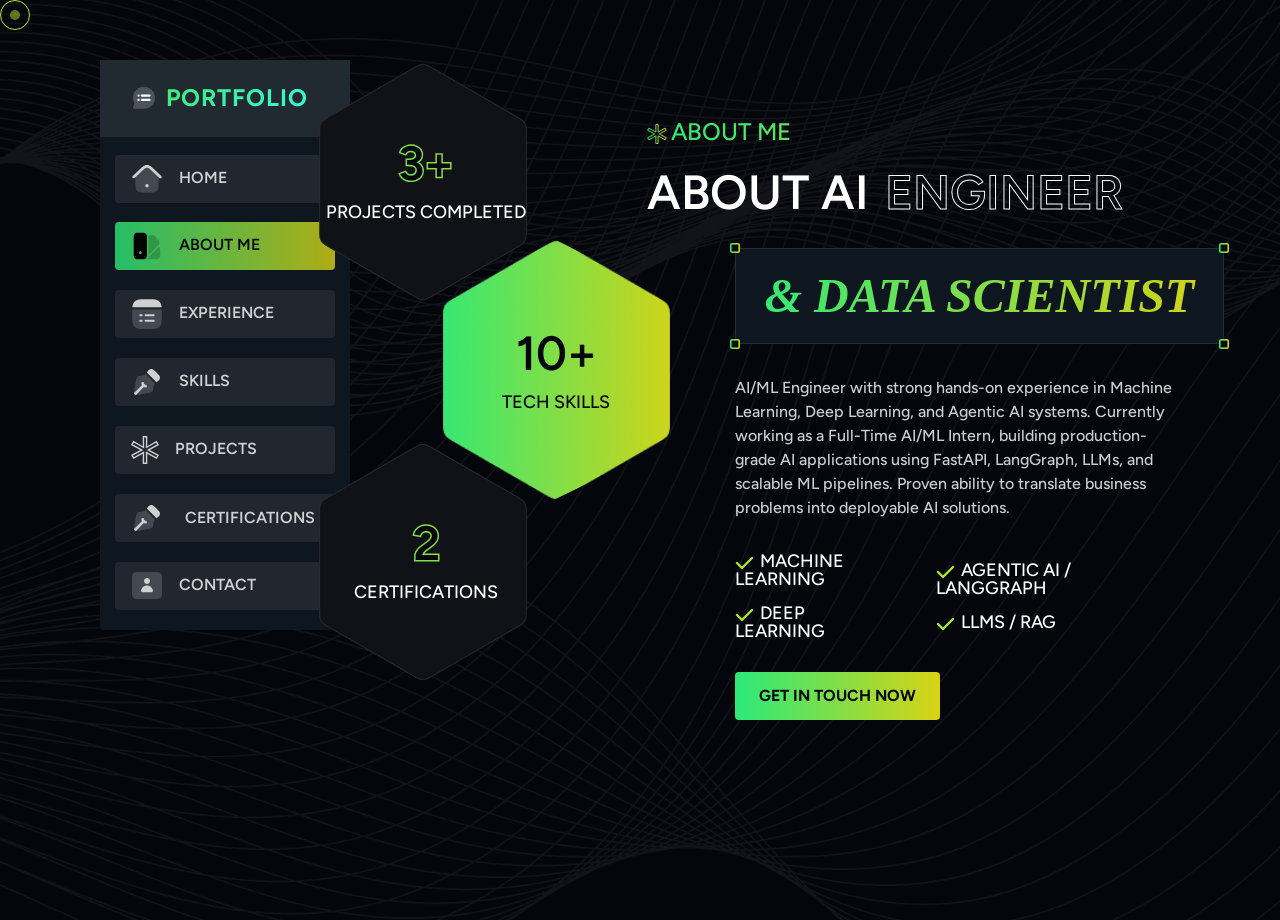
==== about.html @ dd45af9c "Initial commit of AI/ML Portfolio" ====
<!DOCTYPE html>
<html lang="en">

<head>
  <meta charset="UTF-8">
  <meta name="viewport" content="width=device-width, initial-scale=1.0">
  <title>Karan Jadhav - AI Engineer & Data Scientist Portfolio</title>

  <!--=====FAB ICON=======-->
  <link rel="shortcut icon" href="assets\img\logo\logo1.jpeg" type="image/x-icon">

  <!--===== CSS LINK =======-->
  <link rel="stylesheet" href="assets/css/plugins/bootstrap.min.css">
  <link rel="stylesheet" href="assets/css/plugins/aos.css">
  <link rel="stylesheet" href="assets/css/plugins/fontawesome.css">
  <link rel="stylesheet" href="assets/css/plugins/magnific-popup.css">
  <link rel="stylesheet" href="assets/css/plugins/mobile.css">
  <link rel="stylesheet" href="assets/css/plugins/owlcarousel.min.css">
  <link rel="stylesheet" href="assets/css/plugins/sidebar.css">
  <link rel="stylesheet" href="assets/css/plugins/slick-slider.css">
  <link rel="stylesheet" href="assets/css/plugins/nice-select.css">
  <link rel="stylesheet" href="assets/css/main.css">

  <!-- Custom animated gradient styles -->
  <link rel="stylesheet" href="style.css">

  <!--=====  JS SCRIPT LINK =======-->
  <script src="assets/js/plugins/jquery-3-6-0.min.js"></script>
  <script src="assets/js/plugins/waypoints.js"></script>
</head>

<body class="homepage1-body">
  <!--===== PRELOADER STARTS =======-->
  <div class="overlay flex cac vac preloader-parent">
    <div>
      <div class="loader preloader flex vac">
        <svg width="200" height="200">
          <circle class="background" cx="90" cy="90" r="80" transform="rotate(-90, 100, 90)" />
          <circle class="outer" cx="90" cy="90" r="80" transform="rotate(-90, 100, 90)" />
        </svg>
        <span class="circle-background">
        </span>
        <span class="logo animated keyframe5 fade-in">
          <img src="assets\img\logo\logo1.jpeg" alt="">
        </span>
      </div>
    </div>
  </div>
  <!--===== PRELOADER ENDS =======-->

  <!--===== PROGRESS STARTS=======-->
  <div class="paginacontainer">
    <div class="progress-wrap">
      <svg class="progress-circle svg-content" width="100%" height="100%" viewBox="-1 -1 102 102">
        <path d="M50,1 a49,49 0 0,1 0,98 a49,49 0 0,1 0,-98" />
      </svg>
    </div>
  </div>
  <!--===== PROGRESS ENDS=======-->

  <div class="cursor"></div>
  <!--===== MOBILE HEADER STARTS =======-->
  <div class="mobile-header mobile-haeder1 d-block d-lg-none">
    <div class="container-fluid">
      <div class="col-12">
        <div class="mobile-header-elements">
          <div class="mobile-logo">
            <a href="home.html"><img src="assets/img/logo/logo2.png" alt=""></a>
          </div>
          <div class="mobile-nav-icon dots-menu">
            <i class="fa-solid fa-bars"></i>
          </div>
        </div>
      </div>
    </div>
  </div>

  <div class="mobile-sidebar mobile-sidebar1">
    <div class="logosicon-area">
      <div class="logos">
        <img src="assets/img/logo/logo2.png" alt="">
      </div>
      <div class="menu-close">
        <i class="fa-solid fa-xmark"></i>
      </div>
    </div>
    <div class="mobile-nav mobile-nav1">
      <ul class="mobile-nav-list nav-list1">
        <li><a href="home.html">Home</a></li>
        <li><a href="about.html">About</a></li>
        <li><a href="experience.html">Experience</a></li>
        <li><a href="skills.html">Skills</a></li>
        <li><a href="projects.html">Portfolio</a></li>
        <li><a href="certification.html">Certification</a></li>
        <li><a href="contact.html">Contact</a></li>

      </ul>
      <div class="allmobilesection">
        <div class="btn-area">
          <a href="home.html" class="download-btn">Get Started</a>
        </div>
        <div class="single-footer">
          <h3>Contact Info</h3>
          <div class="footer4-contact-info">
            <div class="contact-info-single">
              <div class="contact-info-icon">
                <i class="fa-solid fa-phone-volume"></i>
              </div>
              <div class="contact-info-text">
                <a href="tel:+918262973414">+91 8262973414</a>
              </div>
            </div>
            <div class="contact-info-single">
              <div class="contact-info-icon">
                <i class="fa-solid fa-envelope"></i>
              </div>
              <div class="contact-info-text">
                <a href="mailto:karanjadhav1771@gmail.com">karanjadhav1771@gmail.com</a>
              </div>
            </div>
            <div class="space20"></div>
            <div class="single-footer">
              <h3>Our Location</h3>
              <div class="contact-info-single">
                <div class="contact-info-icon">
                  <i class="fa-solid fa-location-dot"></i>
                </div>
                <div class="contact-info-text">
                  <a href="#">Aurangabad, Maharashtra,<br> India</a>
                </div>
              </div>
            </div>
            <div class="space20"></div>
            <div class="single-footer">
              <h3>Social Links</h3>
              <div class="social-links-mobile-menu">
                <ul>
                  <li><a href="https://www.linkedin.com/in/karan-jadhav-251a49325" target="_blank" rel="noopener"><i
                        class="fa-brands fa-linkedin-in"></i></a></li>
                  <li><a href="https://github.com/Karan-Jadhav-11" target="_blank" rel="noopener"><i
                        class="fa-brands fa-github"></i></a></li>
                  <li><a href="mailto:karanjadhav1771@gmail.com"><i class="fa-solid fa-envelope"></i></a></li>
                  <li><a href="tel:+918262973414"><i class="fa-solid fa-phone"></i></a></li>
                </ul>
              </div>
            </div>
          </div>
        </div>
      </div>
    </div>
  </div>
  <!--===== MOBILE HEADER STARTS =======-->

  <!--===== HEADER STARTS =======-->
  <div class="header-section-area"
    style="background-image: url(assets/img/bg/pagebg1.png); background-position: center; background-size: cover; background-repeat: no-repeat; background-attachment: fixed;">
    <div class="container">
      <div class="row">
        <div class="col-lg-2">
          <div class="sidebar-main">
            <div class="sidebar-area" style="padding: 0 15px;">
              <div class="logo">
                <a href="#" style="text-decoration: none; display: flex; align-items: center; gap: 10px;">
                  <img src="assets/img/icons/portfolio.svg" alt="" style="width: 24px; height: 24px;">
                  <h2
                    style="font-weight: 700; font-size: 24px; margin: 0; letter-spacing: 1px; background: linear-gradient(135deg, #43e97b 0%, #38f9d7 100%); -webkit-background-clip: text; background-clip: text; -webkit-text-fill-color: transparent;">
                    PORTFOLIO</h2>
                </a>
              </div>
              <div id="list-example" class="list-group" style="margin-top: 95px;">
                <a class="list-group-item list-group-item-action" href="home.html" data-aos="fade-up"
                  data-aos-duration="700">
                  <img src="assets/img/icons/home.svg" alt="">
                  Home
                </a>
                <a class="list-group-item list-group-item-action active" href="about.html" data-aos="fade-up"
                  data-aos-duration="800">
                  <img src="assets/img/icons/about.svg" alt="">
                  About ME
                </a>
                <a class="list-group-item list-group-item-action" href="experience.html" data-aos="fade-up"
                  data-aos-duration="900">
                  <img src="assets/img/icons/service.svg" alt="">
                  Experience
                </a>
                <a class="list-group-item list-group-item-action" href="skills.html" data-aos="fade-up"
                  data-aos-duration="1000">
                  <img src="assets/img/icons/skills.svg" alt="">
                  Skills
                </a>
                <a class="list-group-item list-group-item-action" href="projects.html" data-aos="fade-up"
                  data-aos-duration="1100">
                  <img src="assets/img/icons/star.svg" alt="" style="width: 28px; height: 32px;">
                  Projects
                </a>
                <a class="list-group-item list-group-item-action" href="certification.html" data-aos="fade-up"
                  data-aos-duration="1150" style="display: flex; align-items: center; gap: 10px; white-space: nowrap;">
                  <img src="assets/img/icons/skills.svg" alt="">
                  Certifications
                </a>
                <a class="list-group-item list-group-item-action" href="contact.html" data-aos="fade-up"
                  data-aos-duration="1200" style="margin-bottom: 20px;">
                  <img src="assets/img/icons/contact.svg" alt="">
                  Contact
                </a>
              </div>
            </div>
          </div>
        </div>
        <div class="col-lg-10">
          <div class="all-section-area">
            <div class="container">
              <div class="row">
                <div class="col-lg-12">
                  <div data-bs-spy="scroll" data-bs-target="#list-example" data-bs-smooth-scroll="true"
                    class="scrollspy-example" tabindex="0">
                    <div id="about">
                      <div class="about-section-area">
                        <div class="container">
                          <div class="row">
                            <div class="col-lg-8 d-block d-md-none">
                              <div class="about-textarea">
                                <div class="pbmit-heading-subheading">
                                  <h4 data-aos="fade-up" data-aos-duration="700"> <img src="assets/img/icons/star.svg"
                                      alt="">About Me</h4>
                                  <h2 class="text-anime-style-3">about AI <span class="designer">Engineer</span>
                                  </h2>
                                  <span class="marketer">& Data Scientist
                                    <img src="assets/img/elements/elements1.png" alt="" class="elements1"
                                      data-aos="fade-left" data-aos-duration="800">
                                    <img src="assets/img/elements/elements1.png" alt="" class="elements2"
                                      data-aos="fade-right" data-aos-duration="1000">
                                    <img src="assets/img/elements/elements1.png" alt="" class="elements3"
                                      data-aos="fade-left" data-aos-duration="1100">
                                    <img src="assets/img/elements/elements1.png" alt="" class="elements4"
                                      data-aos="fade-right" data-aos-duration="1200">
                                  </span>
                                </div>
                                <div class="pera-content">
                                  <p data-aos="fade-up" data-aos-duration="800">As an AI Engineer and Data Scientist, I
                                    specialize in developing and deploying cutting-edge machine learning models. My
                                    expertise spans deep learning, natural language processing, and generative AI,
                                    transforming complex data into actionable insights and innovative solutions.</p>
                                  <div class="list-area">
                                    <ul data-aos="fade-up" data-aos-duration="900">
                                      <li><img src="assets/img/icons/check.svg" alt="">Machine Learning</li>
                                      <li><img src="assets/img/icons/check.svg" alt="">Deep Learning</li>
                                    </ul>
                                    <ul data-aos="fade-up" data-aos-duration="1000">
                                      <li><img src="assets/img/icons/check.svg" alt="">Natural Language Processing</li>
                                      <li><img src="assets/img/icons/check.svg" alt="">Generative AI</li>
                                    </ul>
                                  </div>
                                  <div class="btn-area" data-aos="fade-up" data-aos-duration="1200">
                                    <a href="mailto:karanjadhav1771@gmail.com"
                                      class="download-btn text-anime-style-3">get
                                      in touch now</a>
                                  </div>
                                </div>
                              </div>
                            </div>
                            <div class="col-lg-4">
                              <div class="about-boxareas">
                                <div class="about-boxarea" data-aos="zoom-out" data-aos-duration="900">
                                  <img src="assets/img/bg/polygin.png" alt="" class="polygin">
                                  <img src="assets/img/bg/polygon-bg2.png" alt="" class="polygon2">
                                  <div class="content">
                                    <h2>3+</h2>
                                    <p>Projects Completed</p>
                                  </div>
                                </div>
                                <div class="about-boxarea box2"
                                  style="background-image: url(assets/img/bg/polygon-bg2.png); background-position: center; background-repeat: no-repeat; background-size: contain;"
                                  data-aos="zoom-out" data-aos-duration="1000">
                                  <div class="content">
                                    <h2>10+</h2>
                                    <p>Tech Skills</p>
                                  </div>
                                </div>
                                <div class="about-boxarea box3" data-aos="zoom-out" data-aos-duration="1200">
                                  <img src="assets/img/bg/polygin.png" alt="" class="polygin">
                                  <img src="assets/img/bg/polygon-bg2.png" alt="" class="polygon2">
                                  <div class="content">
                                    <h2>2</h2>
                                    <p>Certifications</p>
                                  </div>
                                </div>
                              </div>
                            </div>
                            <div class="col-lg-8 d-md-block d-none">
                              <div class="about-textarea">
                                <div class="pbmit-heading-subheading">
                                  <h4 data-aos="fade-up" data-aos-duration="700"> <img src="assets/img/icons/star.svg"
                                      alt="">About Me</h4>
                                  <h2 class="text-anime-style-3">about AI <span class="designer">Engineer</span>
                                  </h2>
                                  <span class="marketer">& Data Scientist
                                    <img src="assets/img/elements/elements1.png" alt="" class="elements1"
                                      data-aos="fade-left" data-aos-duration="800">
                                    <img src="assets/img/elements/elements1.png" alt="" class="elements2"
                                      data-aos="fade-right" data-aos-duration="1000">
                                    <img src="assets/img/elements/elements1.png" alt="" class="elements3"
                                      data-aos="fade-left" data-aos-duration="1100">
                                    <img src="assets/img/elements/elements1.png" alt="" class="elements4"
                                      data-aos="fade-right" data-aos-duration="1200">
                                  </span>
                                </div>
                                <div class="pera-content">
                                  <p data-aos="fade-up" data-aos-duration="800">AI/ML Engineer with strong hands-on
                                    experience in Machine Learning, Deep Learning, and Agentic AI systems. Currently
                                    working as a Full-Time AI/ML Intern, building production-grade AI applications using
                                    FastAPI, LangGraph, LLMs, and scalable ML pipelines. Proven ability to translate
                                    business problems into deployable AI solutions.</p>
                                  <div class="list-area">
                                    <ul data-aos="fade-up" data-aos-duration="900">
                                      <li><img src="assets/img/icons/check.svg" alt="">Machine Learning</li>
                                      <li><img src="assets/img/icons/check.svg" alt="">Deep Learning</li>
                                    </ul>
                                    <ul data-aos="fade-up" data-aos-duration="1000">
                                      <li><img src="assets/img/icons/check.svg" alt="">Agentic AI / LangGraph</li>
                                      <li><img src="assets/img/icons/check.svg" alt="">LLMs / RAG</li>
                                    </ul>
                                  </div>
                                  <div class="btn-area" data-aos="fade-up" data-aos-duration="1200">
                                    <a href="mailto:karanjadhav1771@gmail.com"
                                      class="download-btn text-anime-style-3">get
                                      in touch now</a>
                                  </div>
                                </div>
                              </div>
                            </div>
                          </div>
                        </div>
                      </div>
                    </div>
                  </div>
                  <!--===== SIDEBAR STARTS=======-->
                  <div class="custom-model-main">
                    <div class="custom-model-inner">
                      <div class="close-btn">×</div>
                      <div class="custom-model-wrap">
                        <div class="pop-up-content-wrap">
                          <div class="row">
                            <div class="col-lg-12">
                              <div class="opend-section">
                                <div class="row">
                                  <div class="col-lg-7">
                                    <div class="boxes-area">
                                      <div class="img1">
                                        <img src="assets/img/all-images/blog-img1.png" alt="">
                                      </div>
                                      <div class="content">
                                        <div class="tags-area">
                                          <a href="#"><img src="assets/img/icons/calender.svg" alt="">23 April 2024</a>
                                          <a href="#"><img src="assets/img/icons/user.svg" alt="">Karan Jadhav</a>
                                        </div>
                                        <a href="#">Building Production-Ready AI: Mastering Agentic Systems and Scalable
                                          Pipelines</a>
                                        <p>In the evolving field of AI, productionizing large language models requires
                                          more than just a prompt. It involves building robust agentic frameworks using
                                          tools like LangGraph and FastAPI to handle complex, multi-step workflows with
                                          high reliability.</p>
                                        <p class="pera">By leveraging multi-agent architectures, we can automate
                                          intricate business processes, from automated data extraction to autonomous
                                          research systems, ensuring scalable and deployable AI solutions.
                                        </p>
                                        <div class="social-area">
                                          <div class="email">
                                            <a href="#">#AI #AgenticAI #LangGraph</a>
                                          </div>
                                          <div class="icons">
                                            <h5>share:</h5>
                                            <ul>
                                              <li><a href="#"><i class="fa-brands fa-facebook-f"></i></a></li>
                                              <li><a href="#"><i class="fa-brands fa-google-plus-g"></i></a></li>
                                              <li><a href="#"><i class="fa-brands fa-linkedin-in"></i></a></li>
                                              <li><a href="#"><i class="fa-brands fa-youtube"></i></a></li>
                                            </ul>
                                          </div>
                                        </div>
                                      </div>
                                    </div>
                                  </div>

                                  <div class="col-lg-5">
                                    <div class="contact-from-area" data-aos="flip-right" data-aos-duration="1000">
                                      <h3>Leave A Message</h3>
                                      <form action="https://api.web3forms.com/submit" method="POST">
                                        <input type="hidden" name="access_key"
                                          value="0cdd32fff-eda2-4da3-be43-37d47fbb396b">

                                        <div class="input">
                                          <input type="text" placeholder="Full Name">
                                        </div>
                                        <div class="input">
                                          <input type="number" placeholder="Phone Number" required>
                                        </div>
                                        <div class="input">
                                          <input type="email" placeholder="Email Address" required>
                                        </div>
                                        <div class="input">
                                          <select name="country" id="country" class="country-area nice-select6">
                                            <option value="1" data-display="Service Type">Service Type</option>
                                            <option value="">AI Consulting</option>
                                            <option value="">LLM Integration</option>
                                            <option value="">Computer Vision</option>
                                            <option value="">Data Analytics</option>
                                            <option value="">MLOps Pipeline</option>
                                          </select>
                                        </div>
                                        <div class="input">
                                          <textarea placeholder="Message" required></textarea>
                                        </div>
                                        <div class="btn-area text-end" data-aos="fade-up" data-aos-duration="1200">
                                          <button type="submit" class="download-btn">submit now</button>
                                        </div>
                                      </form>
                                    </div>
                                  </div>
                                </div>
                              </div>
                            </div>
                          </div>
                        </div>
                      </div>
                    </div>
                    <div class="bg-overlay"></div>
                  </div>
                  <!--===== SIDEBAR ENDS STARTS=======-->
                </div>
              </div>
            </div>
          </div>
        </div>
      </div>
    </div>
  </div>
  <!--===== HEADER ENDS=======-->

  <!--===== JS SCRIPT LINK =======-->
  <script src="assets/js/plugins/bootstrap.min.js"></script>
  <script src="assets/js/plugins/fontawesome.js"></script>
  <script src="assets/js/plugins/aos.js"></script>
  <script src="assets/js/plugins/counter.js"></script>
  <script src="assets/js/plugins/gsap.min.js"></script>
  <script src="assets/js/plugins/ScrollTrigger.min.js"></script>
  <script src="assets/js/plugins/Splitetext.js"></script>
  <script src="assets/js/plugins/sidebar.js"></script>
  <script src="assets/js/plugins/magnific-popup.js"></script>
  <script src="assets/js/plugins/mobilemenu.js"></script>
  <script src="assets/js/plugins/owlcarousel.min.js"></script>
  <script src="assets/js/plugins/nice-select.js"></script>
  <script src="assets/js/main.js"></script>
</body>

</html>
---- assets/css/plugins/mobile.css ----
/*

Plugin Name: Multi Drop Down Mobile menu
version: 1.0
Author: Abdul Rabby
Desc: 



*/




/*Base css*/

*{
    margin: 0;
    padding: 0;
}
body{
    font-size: 16px;
    font-family: "Figtree", sans-serif;
}

a, a:hover{
    outline: none;
    text-decoration: none;
}

ul, li{
    list-style: none;
}




/*Menu Css*/

.mobile-logo a{
    font-size: 20px;
    font-weight: 500;
    color: #161616;
    text-decoration: none;
}


.mobile-header {
    position: absolute;
    top: 0;
    left: 0;
    width: 100%;
    padding: 17px 0;
    z-index: 9;
    
}

.mobile-header-elements {
    display: flex;
    align-items: center;
    justify-content: space-between;
}

.mobile-nav-icon {
    font-size: 23px;
    border: 1px solid;
    width: 40px;
    height: 40px;
    display: flex;
    align-items: center;
    justify-content: center;
    border-radius: 4px;
    color: #161616;
}



.mobile-sidebar {
    position: fixed;
    height: 100%;
    width: 100%;
    background:#F6F6EC;
    z-index: 99;
    padding: 40px 30px;
    left: -100%;
    top: 0;
    visibility: hidden;
    opacity: 0;
    transition: all .3s;
    
    
}

.mobile-sidebar .contact-icon{
    background: #161616;
}


.mobile-sidebar.mobile-menu-active{
    left: 0;
    visibility: visible;
    opacity: 1;
    transition: all .3s;
    overflow-y:scroll ;
}

.menu-close {
    position: absolute;
    right: 20px;
    top: 20px;
    font-size: 25px;
    color: #161616;
    cursor: pointer;
}

.mobile-nav li a {
    font-size: 18px;
    line-height: 24px;
    color: #161616;
    padding: 10px 0;
    display: block;
    font-family: "Figtree", sans-serif;
    font-weight: 500 !important;
}


ul.mobile-nav-list {
    margin-top: 30px;
}


li.has-children {
    position: relative;
    z-index: 2;
}

span.mobile-nav-menu-icon {
    position: absolute;
    right: 0;
    top: 0;
    height: 50px;
    width: 50px;
    text-align: center;
    line-height: 50px;
    color: #161616;
}

ul.mobile-menu-sub {
    display: none;
    position: relative;
    left: 0;
    padding-left: 10px;
    transition: all .3s;
}

ul.mobile-menu-sub.sub-menu-active{
    display: block;
    position: relative;
    transition: all .3s;
}



.mobile-nav li {
    position: relative;
    z-index: 2;
}

span.submenu-button {
    position: absolute;
    width: 100%;
    height: 44px;
    top: 0;
    left: 0;
    z-index: 3;
    transition: all .3s;
}

span.submenu-button:after, span.submenu-button:before {
    position: absolute;
    content: "";
    height: 20px;
    width: 2px;
    background: #161616;
    top: 12px;
    right: 9px;
    transition: all .3s;
}

span.submenu-button:before {
    height: 2px;
    width: 20px;
    right: 0px;
    top: 22px;
}

span.submenu-button.submenu-opened:after {
    visibility: hidden;
    opacity: 0;
}

.sub-menu{
    display: none;
    padding-left: 15px;
}


span.multi-drop-icon {
    position: absolute;
    right: 10px;
    width: 20px;
    height: 100%;
    top: 0;
    text-align: center;
    display: flex;
    align-items: center;
    justify-content: flex-end;
}


ul.mobile-nav-list {
    max-height: 500px;
    overflow-y: scroll;
}
---- assets/css/plugins/owlcarousel.min.css ----
/**
 * Owl Carousel v2.3.4
 * Copyright 2013-2018 David Deutsch
 * Licensed under: SEE LICENSE IN https://github.com/OwlCarousel2/OwlCarousel2/blob/master/LICENSE
 */
 .owl-carousel,.owl-carousel .owl-item{-webkit-tap-highlight-color:transparent;position:relative}.owl-carousel{display:none;width:100%;z-index:1}.owl-carousel .owl-stage{position:relative;-ms-touch-action:pan-Y;touch-action:manipulation;-moz-backface-visibility:hidden}.owl-carousel .owl-stage:after{content:".";display:block;clear:both;visibility:hidden;line-height:0;height:0}.owl-carousel .owl-stage-outer{position:relative;overflow:hidden;-webkit-transform:translate3d(0,0,0)}.owl-carousel .owl-item,.owl-carousel .owl-wrapper{-webkit-backface-visibility:hidden;-moz-backface-visibility:hidden;-ms-backface-visibility:hidden;-webkit-transform:translate3d(0,0,0);-moz-transform:translate3d(0,0,0);-ms-transform:translate3d(0,0,0)}.owl-carousel .owl-item{min-height:1px;float:left;-webkit-backface-visibility:hidden;-webkit-touch-callout:none}.owl-carousel .owl-item img{display:block;width:100%}.owl-carousel .owl-dots.disabled,.owl-carousel .owl-nav.disabled{display:none}.no-js .owl-carousel,.owl-carousel.owl-loaded{display:block}.owl-carousel .owl-dot,.owl-carousel .owl-nav .owl-next,.owl-carousel .owl-nav .owl-prev{cursor:pointer;-webkit-user-select:none;-khtml-user-select:none;-moz-user-select:none;-ms-user-select:none;user-select:none}.owl-carousel .owl-nav button.owl-next,.owl-carousel .owl-nav button.owl-prev,.owl-carousel button.owl-dot{background:0 0;color:inherit;border:none;padding:0!important;font:inherit}.owl-carousel.owl-loading{opacity:0;display:block}.owl-carousel.owl-hidden{opacity:0}.owl-carousel.owl-refresh .owl-item{visibility:hidden}.owl-carousel.owl-drag .owl-item{-ms-touch-action:pan-y;touch-action:pan-y;-webkit-user-select:none;-moz-user-select:none;-ms-user-select:none;user-select:none}.owl-carousel.owl-grab{cursor:move;cursor:grab}.owl-carousel.owl-rtl{direction:rtl}.owl-carousel.owl-rtl .owl-item{float:right}.owl-carousel .animated{animation-duration:1s;animation-fill-mode:both}.owl-carousel .owl-animated-in{z-index:0}.owl-carousel .owl-animated-out{z-index:1}.owl-carousel .fadeOut{animation-name:fadeOut}@keyframes fadeOut{0%{opacity:1}100%{opacity:0}}.owl-height{transition:height .5s ease-in-out}.owl-carousel .owl-item .owl-lazy{opacity:0;transition:opacity .4s ease}.owl-carousel .owl-item .owl-lazy:not([src]),.owl-carousel .owl-item .owl-lazy[src^=""]{max-height:0}.owl-carousel .owl-item img.owl-lazy{transform-style:preserve-3d}.owl-carousel .owl-video-wrapper{position:relative;height:100%;background:#000}.owl-carousel .owl-video-play-icon{position:absolute;height:80px;width:80px;left:50%;top:50%;margin-left:-40px;margin-top:-40px;background:url(owl.video.play.html) no-repeat;cursor:pointer;z-index:1;-webkit-backface-visibility:hidden;transition:transform .1s ease}.owl-carousel .owl-video-play-icon:hover{-ms-transform:scale(1.3,1.3);transform:scale(1.3,1.3)}.owl-carousel .owl-video-playing .owl-video-play-icon,.owl-carousel .owl-video-playing .owl-video-tn{display:none}.owl-carousel .owl-video-tn{opacity:0;height:100%;background-position:center center;background-repeat:no-repeat;background-size:contain;transition:opacity .4s ease}.owl-carousel .owl-video-frame{position:relative;z-index:1;height:100%;width:100%}
---- assets/css/plugins/sidebar.css ----
/*!
* metismenu https://github.com/onokumus/metismenu#readme
* A jQuery menu plugin
* @version 3.0.6
* @author Osman Nuri Okumus <onokumus@gmail.com> (https://github.com/onokumus)
* @license: MIT 
*/

.metismenu .arrow {
  float: right;
  line-height: 1.42857;
}

*[dir="rtl"] .metismenu .arrow {
  float: left;
}

/*
   * Require Bootstrap 3.x
   * https://github.com/twbs/bootstrap
  */

.metismenu .glyphicon.arrow:before {
  content: "\e079";
}

.metismenu .mm-active>a>.glyphicon.arrow:before {
  content: "\e114";
}

/*
   * Require Font-Awesome
   * http://fortawesome.github.io/Font-Awesome/
  */

.metismenu .fa.arrow:before {
  content: "\f104";
}

.metismenu .mm-active>a>.fa.arrow:before {
  content: "\f107";
}

/*
   * Require Ionicons
   * http://ionicons.com/
  */

.metismenu .ion.arrow:before {
  content: "\f3d2"
}

.metismenu .mm-active>a>.ion.arrow:before {
  content: "\f3d0";
}

.metismenu .plus-times {
  float: right;
}

*[dir="rtl"] .metismenu .plus-times {
  float: left;
}

.metismenu .fa.plus-times:before {
  content: "\f067";
}

.metismenu .mm-active>a>.fa.plus-times {
  transform: rotate(45deg);
}

.metismenu .plus-minus {
  float: right;
}

*[dir="rtl"] .metismenu .plus-minus {
  float: left;
}

.metismenu .fa.plus-minus:before {
  content: "\f067";
}

.metismenu .mm-active>a>.fa.plus-minus:before {
  content: "\f068";
}

.metismenu .mm-collapse:not(.mm-show) {
  display: none;
}

.metismenu .mm-collapsing {
  position: relative;
  height: 0;
  overflow: hidden;
  transition-timing-function: ease;
  transition-duration: .35s;
  transition-property: height, visibility;
}

.metismenu .has-arrow {
  position: relative;
}

.metismenu .has-arrow::after {
  position: absolute;
  content: '';
  width: .5em;
  height: .5em;
  border-width: 1px 0 0 1px;
  border-style: solid;
  border-color: currentColor;
  border-color: initial;
  right: 1em;
  transform: rotate(-45deg) translate(0, -50%);
  transform-origin: top;
  top: 50%;
  transition: all .3s ease-out;
}

*[dir="rtl"] .metismenu .has-arrow::after {
  right: auto;
  left: 1em;
  transform: rotate(135deg) translate(0, -50%);
}

.metismenu .mm-active>.has-arrow::after, .metismenu .has-arrow[aria-expanded="true"]::after {
  transform: rotate(-135deg) translate(0, -50%);
}

*[dir="rtl"] .metismenu .mm-active>.has-arrow::after, *[dir="rtl"] .metismenu .has-arrow[aria-expanded="true"]::after {
  transform: rotate(225deg) translate(0, -50%);
}

/* custom code */

.hamburger-menu {
  display: inline-block;
}

.hamburger-menu a {
  display: inline-block;
}

.body-overlay {
  background-color: #000000;
  height: 950px;
  width: 100%;
  position: fixed;
  top: 0;
  z-index: 1010;
  left: 0;
  opacity: 0;
  visibility: hidden;
  transition: all 0.3s linear 0s;
  transition: all 600ms ease;
  -webkit-transition: all 600ms ease;
  -moz-transition: all 600ms ease;
  -ms-transition: all 600ms ease;
  -o-transition: all 600ms ease;
}

.body-overlay.active {
  opacity: .5;
  visibility: visible;
}

.side-mobile-menu ul li a {
  padding: 13px 0;
  display: block;
  border-bottom: 1px solid rgba(0, 0, 0, 0.05);
  font-size: 14px;
  color: #000;
  font-weight: 600;
  text-transform: uppercase;
  position: relative;
}

.side-mobile-menu ul li a[aria-expanded="true"] {
  color: var(--color-primary);
}

.side-mobile-menu ul li a:hover {
  color: var(--color-primary);
  padding-left: 5px;
}

.side-mobile-menu ul li ul li:hover>a {
  color: var(--color-primary);
  padding-left: 20px;
}

.side-mobile-menu ul li ul li:hover>a::before {
  background: var(--color-primary);
  border-color: var(--color-primary) !important;
}

.slide-bar.style-2 .side-mobile-menu ul li a[aria-expanded="true"],
.slide-bar.style-2 .side-mobile-menu ul li a:hover,
.slide-bar.style-2 .side-mobile-menu ul li ul li:hover>a {
  color: #2962FF;
}
.slide-bar.style-2 .side-mobile-menu ul li ul li:hover>a::before {
  background: #2962FF;
  border-color: #2962FF !important;
}





.side-mobile-menu ul {
  list-style: none;
  margin: 0;
  padding: 0;
}


.slide-bar {
    position: fixed;
    overflow-y: auto;
    top: 0;
    right: -860px;
    right: -860px;
    max-width: 830px;
    padding: 50px 50px;
    height: 900px;
    display: block;
    background-color: var(--color-white);
    z-index: 1020;
transition-duration: 500ms;
background-color: #fff;
}


.side-mobile-menu {
    display: none;
}
.slide-bar.show {
  right: 0;
}

.side-mobile-menu ul li ul li {
  padding-left: 15px;
}

.side-mobile-menu ul li ul li a {
  position: relative;
  padding-left: 15px;
  text-transform: capitalize;
  font-size: 16px;
}

.side-mobile-menu ul li.dropdown>a::after {
  position: absolute;
  content: "";
  width: 8px;
  height: 8px;
  border-width: 0 2px 2px 0;
  border-style: solid;
  border-color: initial;
  right: 16px;
  top: 50%;
  -webkit-transform: rotate(-45deg) translateY(-50%);
  -webkit-transform-origin: top;
  transform-origin: top;
  transition: all 0.3s ease-out;
  transform: rotate(-45deg) translateY(-50%);
  -moz-transform: rotate(-45deg) translateY(-50%);
  -ms-transform: rotate(-45deg) translateY(-50%);
  -o-transform: rotate(-45deg) translateY(-50%);
}

.side-mobile-menu ul li.dropdown a[aria-expanded="true"]::after {
  -webkit-transform: rotate(-135deg) translateY(-50%);
  transform: rotate(45deg) translateY(-50%);
}

.side-mobile-menu ul li ul li a::before {
  content: "";
  width: 8px;
  height: 8px;
  position: absolute;
  left: 0;
  top: 50%;
  transform: translateY(-50%);
  border: 2px solid #101a23;
  border-radius: 50%;
}

.side-mobile-menu ul li ul li a {
  text-transform: capitalize;
  font-size: 15px;
}

.close-mobile-menu a {
  color: #fff;
  position: relative;
  z-index: 2;
  font-size: 16px;
  left: 0;
  display: block;
}


.close-mobile-menu {
  position: absolute;
  top: 0;
  right: 0;
  text-align: center;
  line-height: 40px;
  transition: .3s;
  -webkit-transition: .3s;
  -moz-transition: .3s;
  -ms-transition: .3s;
  -o-transition: .3s;
}

.slide-bar .tx-close {
    background: rgba(150,144,162,.08);
    width: 54px;
    height: 54px;
    border-width: 18px;
}
.slide-bar .tx-close::before, .slide-bar .tx-close::after {
    background-color: #000;
}


.header-mobile-search input {
  width: 100%;
  height: 50px;
  background-color: #fff;
  padding: 0 18px;
  padding-right: 40px;
  font-size: 14px;
  border: 1px solid #ececec;
  transition: .3s;
  -webkit-transition: .3s;
  -moz-transition: .3s;
  -ms-transition: .3s;
  -o-transition: .3s;
  border-radius: 3px;
}

.header-mobile-search input:focus {
  border-color: var(--color-primary);
}

.header-mobile-search {
  margin-bottom: 15px;
  position: relative;
  display: block;
}

.header-mobile-search button {
  position: absolute;
  width: 50px;
  height: 100%;
  right: 0;
  line-height: 100%;
  padding: 0;
  border: none;
  background-color: initial;
  background-image: none;
  color: #3a505f;
  top: 0;
  cursor: pointer;
}
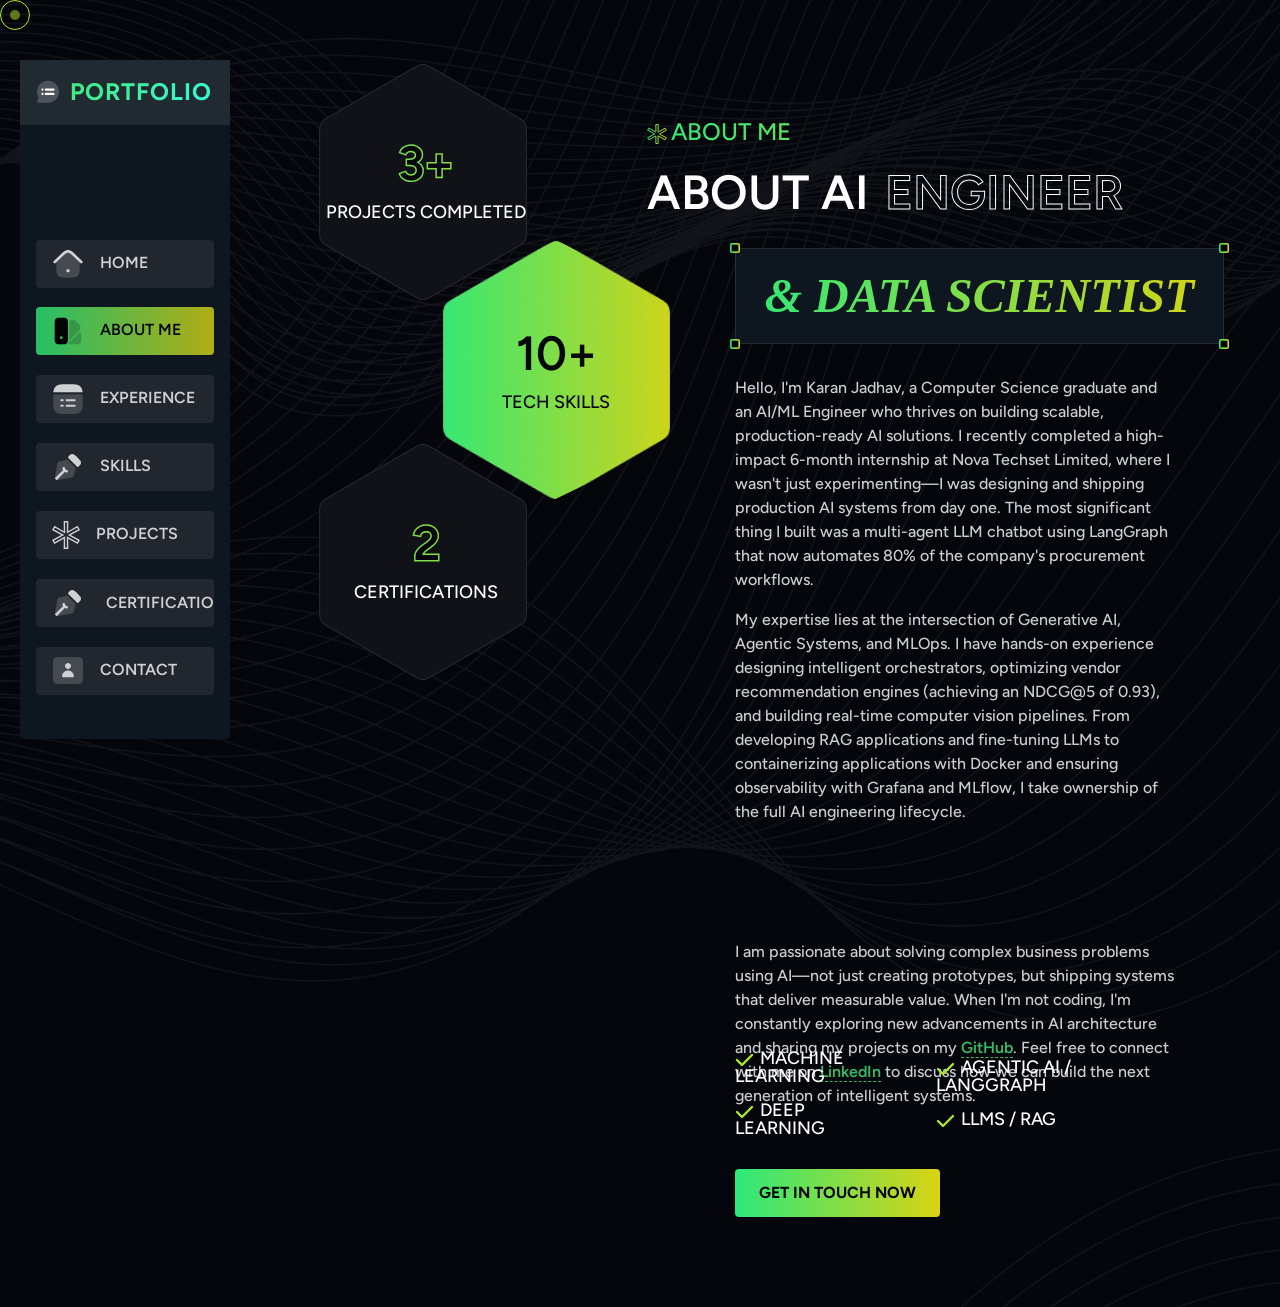
==== commit 252ca19f: "Update portfolio content (about me, experience, skills, resume PDF)" ====
--- a/about.html
+++ b/about.html
@@ -65,7 +65,7 @@
       <div class="col-12">
         <div class="mobile-header-elements">
           <div class="mobile-logo">
-            <a href="home.html"><img src="assets/img/logo/logo2.png" alt=""></a>
+            <a href="index.html"><img src="assets/img/logo/logo2.png" alt=""></a>
           </div>
           <div class="mobile-nav-icon dots-menu">
             <i class="fa-solid fa-bars"></i>
@@ -86,7 +86,7 @@
     </div>
     <div class="mobile-nav mobile-nav1">
       <ul class="mobile-nav-list nav-list1">
-        <li><a href="home.html">Home</a></li>
+        <li><a href="index.html">Home</a></li>
         <li><a href="about.html">About</a></li>
         <li><a href="experience.html">Experience</a></li>
         <li><a href="skills.html">Skills</a></li>
@@ -97,7 +97,7 @@
       </ul>
       <div class="allmobilesection">
         <div class="btn-area">
-          <a href="home.html" class="download-btn">Get Started</a>
+          <a href="index.html" class="download-btn">Get Started</a>
         </div>
         <div class="single-footer">
           <h3>Contact Info</h3>
@@ -168,7 +168,7 @@
                 </a>
               </div>
               <div id="list-example" class="list-group" style="margin-top: 95px;">
-                <a class="list-group-item list-group-item-action" href="home.html" data-aos="fade-up"
+                <a class="list-group-item list-group-item-action" href="index.html" data-aos="fade-up"
                   data-aos-duration="700">
                   <img src="assets/img/icons/home.svg" alt="">
                   Home
@@ -237,10 +237,9 @@
                                   </span>
                                 </div>
                                 <div class="pera-content">
-                                  <p data-aos="fade-up" data-aos-duration="800">As an AI Engineer and Data Scientist, I
-                                    specialize in developing and deploying cutting-edge machine learning models. My
-                                    expertise spans deep learning, natural language processing, and generative AI,
-                                    transforming complex data into actionable insights and innovative solutions.</p>
+                                  <p data-aos="fade-up" data-aos-duration="800">Hello, I'm Karan Jadhav, a Computer Science graduate and an AI/ML Engineer who thrives on building scalable, production-ready AI solutions. I recently completed a high-impact 6-month internship at Nova Techset Limited, where I wasn't just experimenting—I was designing and shipping production AI systems from day one. The most significant thing I built was a multi-agent LLM chatbot using LangGraph that now automates 80% of the company's procurement workflows.</p>
+                                  <p data-aos="fade-up" data-aos-duration="850" style="margin-top: 15px;">My expertise lies at the intersection of Generative AI, Agentic Systems, and MLOps. I have hands-on experience designing intelligent orchestrators, optimizing vendor recommendation engines (achieving an NDCG@5 of 0.93), and building real-time computer vision pipelines. From developing RAG applications and fine-tuning LLMs to containerizing applications with Docker and ensuring observability with Grafana and MLflow, I take ownership of the full AI engineering lifecycle.</p>
+                                  <p data-aos="fade-up" data-aos-duration="900" style="margin-top: 15px; margin-bottom: 25px;">I am passionate about solving complex business problems using AI—not just creating prototypes, but shipping systems that deliver measurable value. When I'm not coding, I'm constantly exploring new advancements in AI architecture and sharing my projects on my <a href="https://github.com/Karan-Jadhav-11" target="_blank" style="color: #43e97b; font-weight: 600; text-decoration: none; border-bottom: 1px dashed #43e97b;">GitHub</a>. Feel free to connect with me on <a href="https://www.linkedin.com/in/karan-jadhav-251a49325" target="_blank" style="color: #43e97b; font-weight: 600; text-decoration: none; border-bottom: 1px dashed #43e97b;">LinkedIn</a> to discuss how we can build the next generation of intelligent systems.</p>
                                   <div class="list-area">
                                     <ul data-aos="fade-up" data-aos-duration="900">
                                       <li><img src="assets/img/icons/check.svg" alt="">Machine Learning</li>
@@ -253,8 +252,7 @@
                                   </div>
                                   <div class="btn-area" data-aos="fade-up" data-aos-duration="1200">
                                     <a href="mailto:karanjadhav1771@gmail.com"
-                                      class="download-btn text-anime-style-3">get
-                                      in touch now</a>
+                                      class="download-btn">get in touch now</a>
                                   </div>
                                 </div>
                               </div>
@@ -306,11 +304,9 @@
                                   </span>
                                 </div>
                                 <div class="pera-content">
-                                  <p data-aos="fade-up" data-aos-duration="800">AI/ML Engineer with strong hands-on
-                                    experience in Machine Learning, Deep Learning, and Agentic AI systems. Currently
-                                    working as a Full-Time AI/ML Intern, building production-grade AI applications using
-                                    FastAPI, LangGraph, LLMs, and scalable ML pipelines. Proven ability to translate
-                                    business problems into deployable AI solutions.</p>
+                                  <p data-aos="fade-up" data-aos-duration="800">Hello, I'm Karan Jadhav, a Computer Science graduate and an AI/ML Engineer who thrives on building scalable, production-ready AI solutions. I recently completed a high-impact 6-month internship at Nova Techset Limited, where I wasn't just experimenting—I was designing and shipping production AI systems from day one. The most significant thing I built was a multi-agent LLM chatbot using LangGraph that now automates 80% of the company's procurement workflows.</p>
+                                  <p data-aos="fade-up" data-aos-duration="850" style="margin-top: 15px;">My expertise lies at the intersection of Generative AI, Agentic Systems, and MLOps. I have hands-on experience designing intelligent orchestrators, optimizing vendor recommendation engines (achieving an NDCG@5 of 0.93), and building real-time computer vision pipelines. From developing RAG applications and fine-tuning LLMs to containerizing applications with Docker and ensuring observability with Grafana and MLflow, I take ownership of the full AI engineering lifecycle.</p>
+                                  <p data-aos="fade-up" data-aos-duration="900" style="margin-top: 15px; margin-bottom: 25px;">I am passionate about solving complex business problems using AI—not just creating prototypes, but shipping systems that deliver measurable value. When I'm not coding, I'm constantly exploring new advancements in AI architecture and sharing my projects on my <a href="https://github.com/Karan-Jadhav-11" target="_blank" style="color: #43e97b; font-weight: 600; text-decoration: none; border-bottom: 1px dashed #43e97b;">GitHub</a>. Feel free to connect with me on <a href="https://www.linkedin.com/in/karan-jadhav-251a49325" target="_blank" style="color: #43e97b; font-weight: 600; text-decoration: none; border-bottom: 1px dashed #43e97b;">LinkedIn</a> to discuss how we can build the next generation of intelligent systems.</p>
                                   <div class="list-area">
                                     <ul data-aos="fade-up" data-aos-duration="900">
                                       <li><img src="assets/img/icons/check.svg" alt="">Machine Learning</li>
@@ -323,8 +319,7 @@
                                   </div>
                                   <div class="btn-area" data-aos="fade-up" data-aos-duration="1200">
                                     <a href="mailto:karanjadhav1771@gmail.com"
-                                      class="download-btn text-anime-style-3">get
-                                      in touch now</a>
+                                      class="download-btn">get in touch now</a>
                                   </div>
                                 </div>
                               </div>
@@ -337,7 +332,7 @@
                   <!--===== SIDEBAR STARTS=======-->
                   <div class="custom-model-main">
                     <div class="custom-model-inner">
-                      <div class="close-btn">×</div>
+                      <div class="close-btn">Ã—</div>
                       <div class="custom-model-wrap">
                         <div class="pop-up-content-wrap">
                           <div class="row">
@@ -453,4 +448,4 @@
   <script src="assets/js/main.js"></script>
 </body>
 
-</html>+</html>
--- a/style.css
+++ b/style.css
@@ -701,4 +701,204 @@
 /* Fix spacing above social links area on home page */
 .homepage1-body .header-section-area .header-textarea .header-pera-area .socila-links-area {
     margin-top: 30px !important;
+}
+
+/* ===================================================
+   RESPONSIVE FIX — Small Laptops (992px – 1199px)
+   Prevents content overlap on smaller laptop screens
+   =================================================== */
+@media only screen and (min-width: 992px) and (max-width: 1199px) {
+
+    /* Sidebar: reduce width and reposition to avoid eating into content */
+    .homepage1-body .header-section-area .sidebar-main .sidebar-area {
+        left: 10px !important;
+        width: 180px !important;
+        padding: 100px 12px 20px 12px !important;
+    }
+
+    .homepage1-body .header-section-area .sidebar-main .sidebar-area .logo {
+        padding: 16px 12px !important;
+    }
+
+    .homepage1-body .header-section-area .sidebar-main .sidebar-area .list-group {
+        margin-top: 60px !important;
+    }
+
+    .homepage1-body .header-section-area .sidebar-main .sidebar-area .list-group .list-group-item-action {
+        font-size: 13px !important;
+        padding: 10px 12px !important;
+    }
+
+    /* Hero heading: scale down font sizes */
+    .homepage1-body .header-section-area .header-textarea .pbmit-heading-subheading h1 {
+        font-size: 36px !important;
+        line-height: 40px !important;
+    }
+
+    .homepage1-body .header-section-area .header-textarea .pbmit-heading-subheading h1 .designer {
+        font-size: 36px !important;
+        line-height: 40px !important;
+    }
+
+    /* "SCIENTIST" box: pull it back from the extreme right */
+    .homepage1-body .header-section-area .header-textarea .pbmit-heading-subheading span.marketer {
+        right: 0 !important;
+        font-size: 36px !important;
+        line-height: 40px !important;
+        padding: 16px 20px !important;
+        margin-top: 10px !important;
+    }
+
+    /* Hero image container: reduce negative offset */
+    .homepage1-body .header-section-area .pbmit-animation-style3 {
+        top: -80px !important;
+        left: -20px !important;
+    }
+
+    .homepage1-body .header-section-area .pbmit-animation-style3 .progress-one_leftbox {
+        height: 400px !important;
+    }
+
+    /* Hero portrait: scale down */
+    .homepage1-body .header-section-area .pbmit-animation-style3 .progress-one_leftbox .side-bg3 {
+        width: 80% !important;
+        height: 90% !important;
+    }
+
+    .homepage1-body .header-section-area .pbmit-animation-style3 .progress-one_leftbox .side-bg1 {
+        top: 120px !important;
+        max-width: 90% !important;
+    }
+
+    .homepage1-body .header-section-area .pbmit-animation-style3 .progress-one_leftbox .side-bg2 {
+        top: -120px !important;
+        max-width: 90% !important;
+    }
+
+    /* Text area: reduce spacing */
+    .homepage1-body .header-section-area .header-textarea .header-pera-area {
+        margin-top: 20px !important;
+    }
+
+    .homepage1-body .header-section-area .header-textarea .header-pera-area p {
+        font-size: 15px !important;
+        line-height: 24px !important;
+    }
+
+    /* Social links: reset left offset */
+    .homepage1-body .header-section-area .header-textarea .header-pera-area .socila-links-area {
+        margin-top: 20px !important;
+        left: 0 !important;
+    }
+
+    .homepage1-body .header-section-area .header-textarea .header-pera-area .socila-links-area ul li a {
+        height: 42px !important;
+        width: 42px !important;
+        line-height: 42px !important;
+        font-size: 18px !important;
+        margin: 16px 8px 0 0 !important;
+    }
+
+    /* H4 greeting text */
+    .homepage1-body .header-section-area .header-textarea .pbmit-heading-subheading h4 {
+        font-size: 18px !important;
+        line-height: 18px !important;
+        margin-bottom: 16px !important;
+    }
+
+    /* Download CV button */
+    .btn-area .download-btn {
+        padding: 12px 18px !important;
+        font-size: 14px !important;
+        margin-top: 20px !important;
+    }
+}
+
+/* ===================================================
+   RESPONSIVE FIX — Medium Laptops (1200px – 1399px)
+   Moderate scaling to prevent partial overlap
+   =================================================== */
+@media only screen and (min-width: 1200px) and (max-width: 1399px) {
+
+    /* Sidebar: shift closer to left edge */
+    .homepage1-body .header-section-area .sidebar-main .sidebar-area {
+        left: 20px !important;
+        width: 210px !important;
+        padding: 110px 16px 24px 16px !important;
+    }
+
+    .homepage1-body .header-section-area .sidebar-main .sidebar-area .logo {
+        padding: 18px 16px !important;
+    }
+
+    .homepage1-body .header-section-area .sidebar-main .sidebar-area .list-group {
+        margin-top: 70px !important;
+    }
+
+    /* Hero heading: slightly smaller */
+    .homepage1-body .header-section-area .header-textarea .pbmit-heading-subheading h1 {
+        font-size: 48px !important;
+        line-height: 52px !important;
+    }
+
+    .homepage1-body .header-section-area .header-textarea .pbmit-heading-subheading h1 .designer {
+        font-size: 48px !important;
+        line-height: 52px !important;
+    }
+
+    /* "SCIENTIST" box: reduce offset significantly */
+    .homepage1-body .header-section-area .header-textarea .pbmit-heading-subheading span.marketer {
+        right: 100px !important;
+        font-size: 48px !important;
+        line-height: 52px !important;
+        padding: 18px 24px !important;
+        margin-top: 16px !important;
+    }
+
+    /* Hero image container */
+    .homepage1-body .header-section-area .pbmit-animation-style3 {
+        top: -120px !important;
+        left: -30px !important;
+    }
+
+    .homepage1-body .header-section-area .pbmit-animation-style3 .progress-one_leftbox {
+        height: 480px !important;
+    }
+
+    /* Text area spacing */
+    .homepage1-body .header-section-area .header-textarea .header-pera-area {
+        margin-top: 30px !important;
+    }
+
+    .homepage1-body .header-section-area .header-textarea .header-pera-area p {
+        font-size: 17px !important;
+        line-height: 27px !important;
+    }
+
+    /* Social links */
+    .homepage1-body .header-section-area .header-textarea .header-pera-area .socila-links-area {
+        margin-top: 25px !important;
+        left: -30px !important;
+    }
+}
+
+/* ===================================================
+   RESPONSIVE FIX — Smaller range 1400px – 1599px
+   Fine-tune the "SCIENTIST" offset at this range
+   =================================================== */
+@media only screen and (min-width: 1400px) and (max-width: 1599px) {
+
+    .homepage1-body .header-section-area .header-textarea .pbmit-heading-subheading span.marketer {
+        right: 200px !important;
+        font-size: 56px !important;
+        line-height: 56px !important;
+    }
+
+    .homepage1-body .header-section-area .pbmit-animation-style3 {
+        top: -130px !important;
+    }
+
+    .homepage1-body .header-section-area .pbmit-animation-style3 .progress-one_leftbox {
+        height: 520px !important;
+    }
 }
